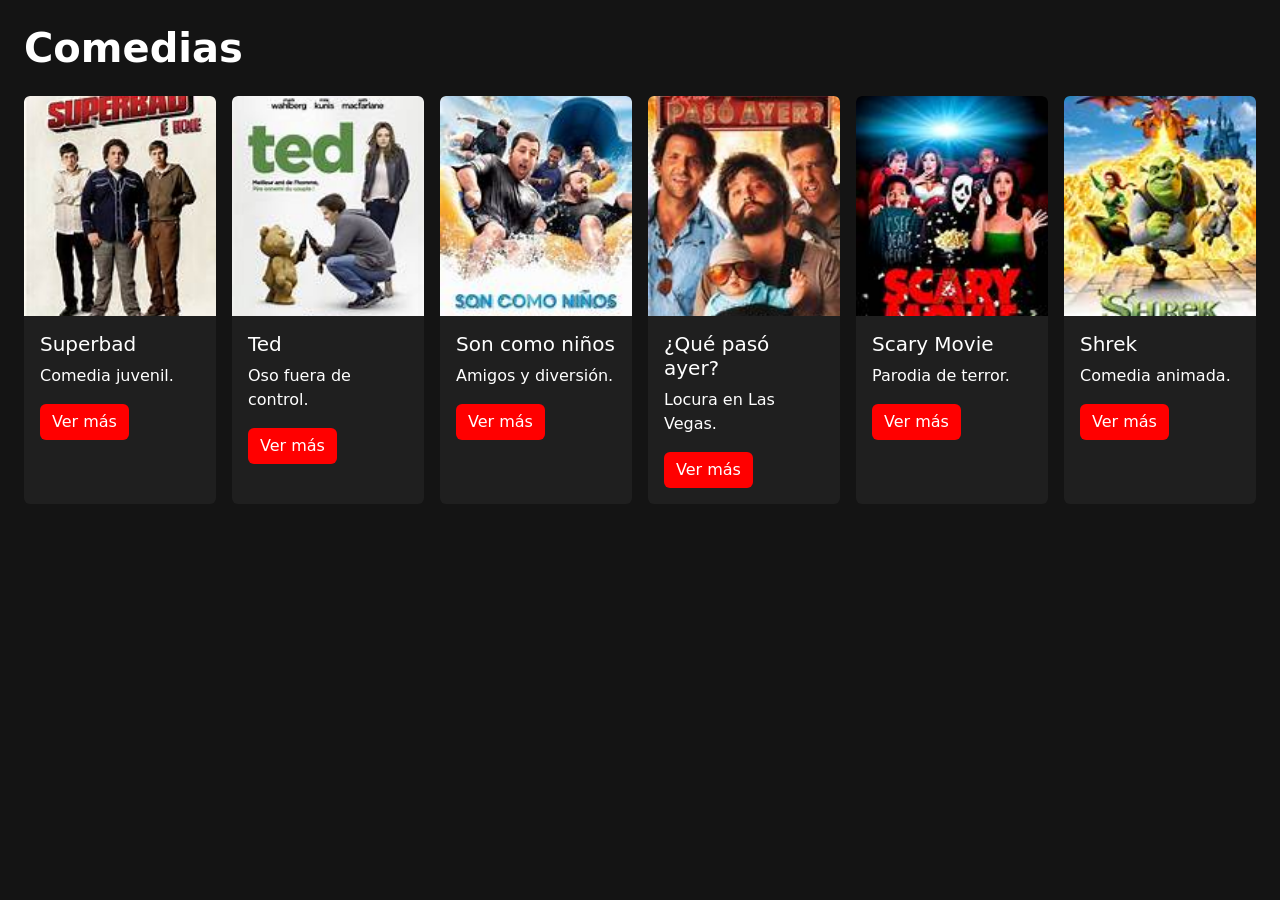
==== index.html @ b164cab9 "Se agregaron las peliculas de comedia" ====
<!DOCTYPE html>
<html lang="es">
<head>
    <meta charset="UTF-8">
    <meta name="viewport" content="width=device-width, initial-scale=1.0">
    <title>Comedias</title>
    <!-- Bootstrap -->
    <link rel="stylesheet" href="https://cdn.jsdelivr.net/npm/bootstrap@5.3.8/dist/css/bootstrap.min.css">
    <link rel="stylesheet" href="styles.css"> <!--?-->
    
</head>

<body>

    <div class="container-fluid px-4 mt-4">

        <h1 class="text-white mb-4">Comedias</h1>

        <div class="row g-3">

            <div class="col-6 col-md-4 col-lg-3 col-xl-2">
                <div class="card h-100">
                    <img src="superBad.jpeg" class="card-img-top" alt="">
                    <div class="card-body">
                        <h5 class="card-title">Superbad</h5>
                        <p class="card-text">Comedia juvenil.</p>
                        <a href="#" class="btn btn-primary">Ver más</a>
                    </div>
                </div>
            </div>

            <div class="col-6 col-md-4 col-lg-3 col-xl-2">
                <div class="card h-100">
                    <img src="OIP.jpeg" class="card-img-top" alt="">
                    <div class="card-body">
                        <h5 class="card-title">Ted</h5>
                        <p class="card-text">Oso fuera de control.</p>
                        <a href="#" class="btn btn-primary">Ver más</a>
                    </div>
                </div>
            </div>

            <div class="col-6 col-md-4 col-lg-3 col-xl-2">
                <div class="card h-100">
                    <img src="son_como_niños.jpeg" class="card-img-top" alt="">
                    <div class="card-body">
                        <h5 class="card-title">Son como niños</h5>
                        <p class="card-text">Amigos y diversión.</p>
                        <a href="#" class="btn btn-primary">Ver más</a>
                    </div>
                </div>
            </div>

            <div class="col-6 col-md-4 col-lg-3 col-xl-2">
                <div class="card h-100">
                    <img src="que_paso_ayer.jpeg" class="card-img-top" alt="">
                    <div class="card-body">
                        <h5 class="card-title">¿Qué pasó ayer?</h5>
                        <p class="card-text">Locura en Las Vegas.</p>
                        <a href="#" class="btn btn-primary">Ver más</a>
                    </div>
                </div>
            </div>

            <div class="col-6 col-md-4 col-lg-3 col-xl-2">
                <div class="card h-100">
                    <img src="scary_movie.jpeg" class="card-img-top" alt="">
                    <div class="card-body">
                        <h5 class="card-title">Scary Movie</h5>
                        <p class="card-text">Parodia de terror.</p>
                        <a href="#" class="btn btn-primary">Ver más</a>
                    </div>
                </div>
            </div>

            <div class="col-6 col-md-4 col-lg-3 col-xl-2">
                <div class="card h-100">
                    <img src="shrek.jpeg" class="card-img-top" alt="">
                    <div class="card-body">
                        <h5 class="card-title">Shrek</h5>
                        <p class="card-text">Comedia animada.</p>
                        <a href="#" class="btn btn-primary">Ver más</a>
                    </div>
                </div>
            </div>

        </div>

    </div>

</body>
</html>
---- styles.css ----
/* Fondo general */
body{
    background-color: #141414;
}

/* Tarjeta */
.card{
    background-color: #1f1f1f;
    border: none;
    color: white;

    transition: transform 0.3s,
                box-shadow 0.3s;

    cursor: pointer;
    overflow: hidden;
}

/* Hover tipo Netflix */
.card:hover{
    transform: scale(1.05);

    box-shadow: 0px 10px 25px rgba(0,0,0,0.8);

    z-index: 10;
}

/* Imagen */
.card img{
    height: 220px;
    object-fit: cover;
}

/* Boton */
.btn-primary{
    background-color: red;
    border: none;
}

/* Hover del botón */
.btn-primary:hover{
    background-color: darkred;
}

/* Titulo */
h1{
    font-weight: bold;
}
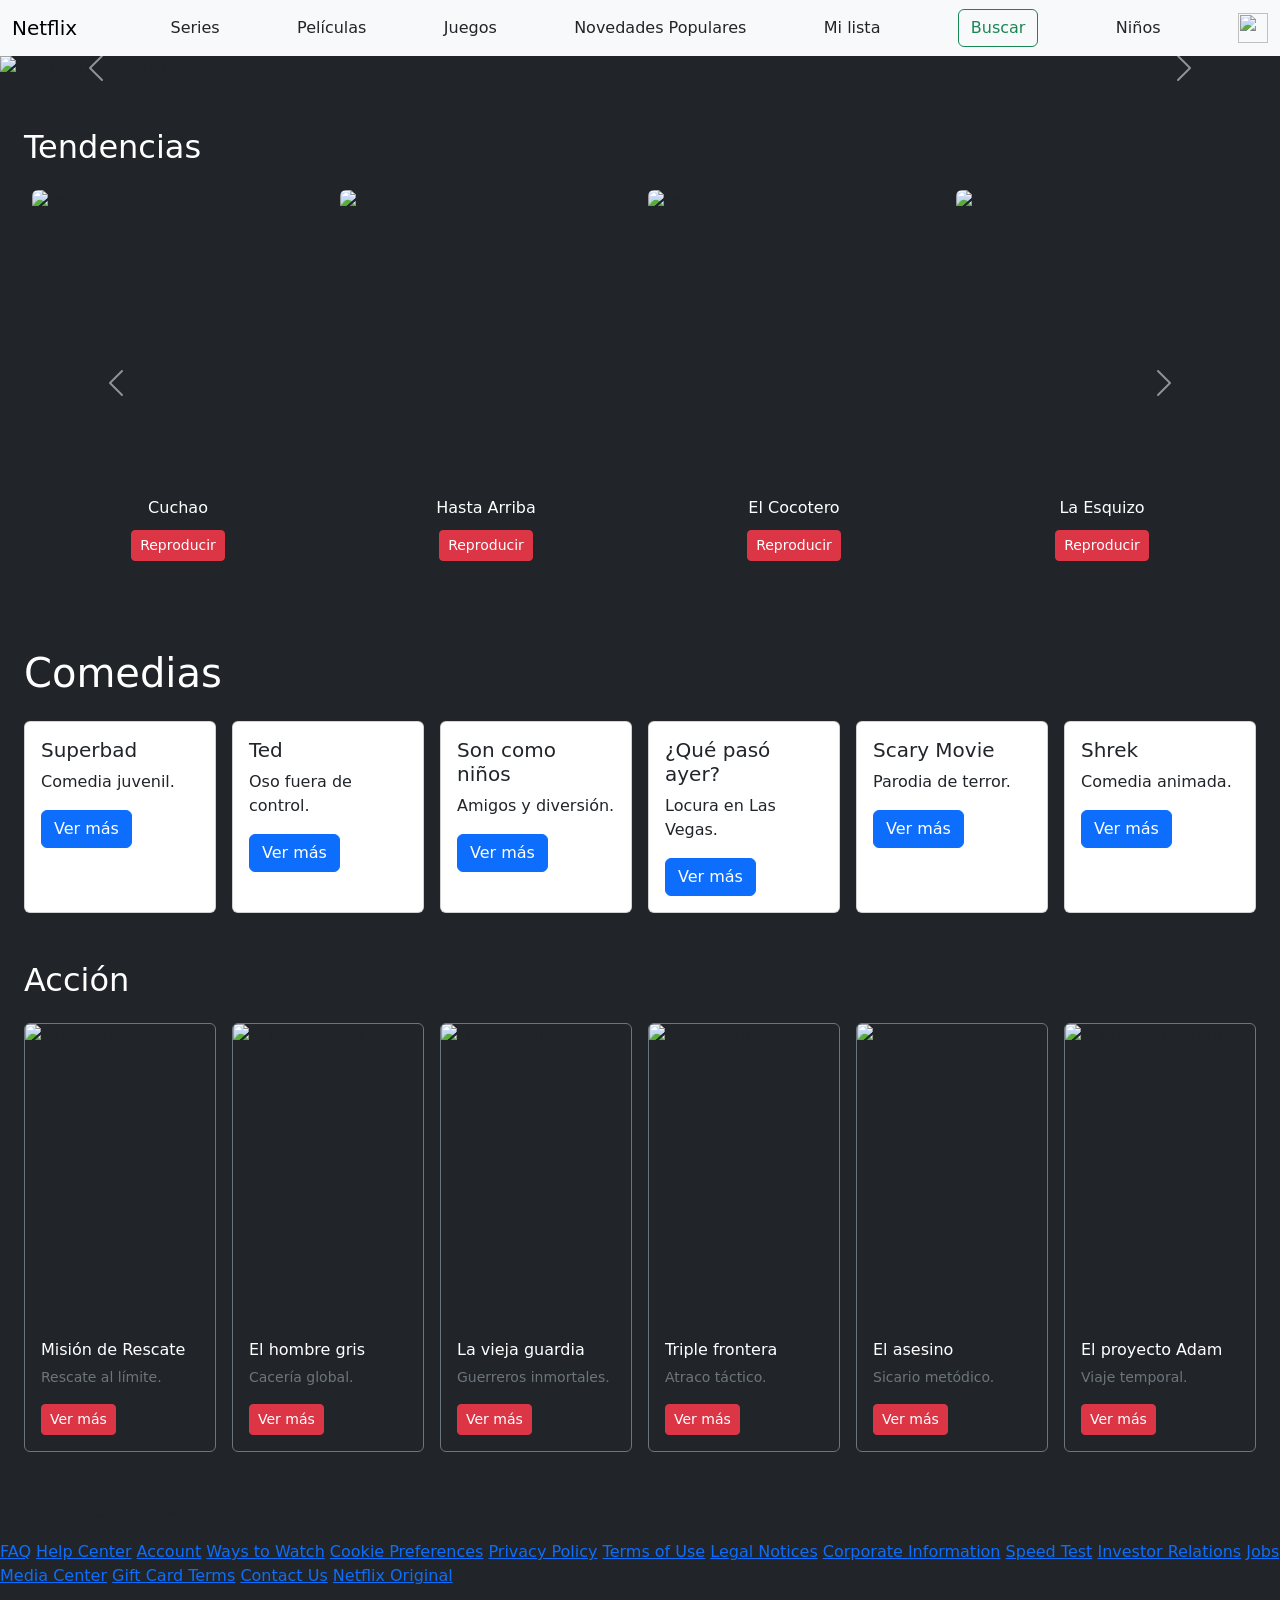
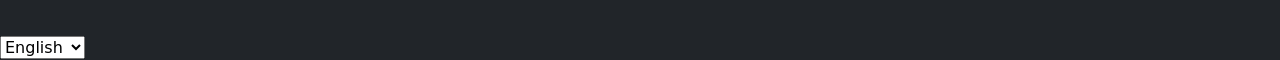
==== commit 43d3fb52: "Añadido Cards 3 acción" ====
--- a/index.html
+++ b/index.html
@@ -1,18 +1,188 @@
 <!DOCTYPE html>
-<html lang="es">
-<head>
+<html lang="en">
+<head>   
     <meta charset="UTF-8">
     <meta name="viewport" content="width=device-width, initial-scale=1.0">
-    <title>Comedias</title>
-    <!-- Bootstrap -->
-    <link rel="stylesheet" href="https://cdn.jsdelivr.net/npm/bootstrap@5.3.8/dist/css/bootstrap.min.css">
-    <link rel="stylesheet" href="styles.css"> <!--?-->
-    
+    <title>Document</title>
+    <link rel="stylesheet" href="styles_index.css">
+    <link rel="stylesheet" href="brunoStyles.css">
+    <link rel="stylesheet" href="styles_miguel.css">
+    <link href="https://cdn.jsdelivr.net/npm/bootstrap@5.3.3/dist/css/bootstrap.min.css" rel="stylesheet">
+    <link rel="stylesheet" href="footer.css">
 </head>
-
 <body>
-
-    <div class="container-fluid px-4 mt-4">
+    <!--! Navbar-->
+    <nav class="navbar bg-body-tertiary">
+  <div class="container-fluid">
+    <a class="navbar-brand">Netflix</a>
+ <a class="nav-link" href="#">Series</a>
+  <a class="nav-link" href="#">Películas</a>
+  <a class="nav-link" href="#">Juegos</a>
+   <a class="nav-link" href="#">Novedades Populares</a>
+    <a class="nav-link" href="#">Mi lista</a>
+    <form class="d-flex" role="search">
+      <button class="btn btn-outline-success" type="submit">Buscar</button>
+    </form>
+    <a class="nav-link" href="#">Niños</a>
+     <img src="https://wallpapers.com/images/high/netflix-profile-pictures-1000-x-1000-dyrp6bw6adbulg5b.webp" alt="" width="30" height="30">
+  </div>
+</nav>
+
+    <!--? Sección principal-->
+    <div id="carouselExampleAutoplaying" class="carousel slide" data-bs-ride="carousel">
+    <div class="carousel-inner">
+        <div class="carousel-item active">
+        <img src="imagesCarrousel/alice.jpg" class="d-block w-100" alt="Alice in Borderland">
+        <div class="carousel-caption">
+            <h5>Alice in Borderland</h5>
+            <p>Serie japonesa de suspenso y supervivencia.</p>
+        </div>
+        </div>
+        <div class="carousel-item">
+        <img src="imagesCarrousel/arcane.jpg" class="d-block w-100" alt="Arcane">
+        <div class="carousel-caption">
+            <h5>Arcane</h5>
+            <p>Serie animada basada en League of Legends.</p>
+        </div>
+        </div>
+        <div class="carousel-item">
+        <img src="imagesCarrousel/dark.jpg" class="d-block w-100" alt="Dark">
+        <div class="carousel-caption">
+            <h5>Dark</h5>
+            <p>Serie alemana sobre viajes en el tiempo.</p>
+        </div>
+        </div>
+        <div class="carousel-item">
+        <img src="imagesCarrousel/kpopdemon.jpg" class="d-block w-100" alt="K-Pop Demon Hunters">
+        <div class="carousel-caption">
+            <h5>K-Pop Demon Hunters</h5>
+            <p>Película animada basada en la cultura coreana.</p>
+        </div>
+        </div>
+        <div class="carousel-item">
+        <img src="imagesCarrousel/strangerthings.jpg" class="d-block w-100" alt="Stranger Things">
+        <div class="carousel-caption">
+            <h5>Stranger Things</h5>
+            <p>Serie de eventos sobrenaturales en los 80's.</p>
+        </div>
+        </div>
+    </div>
+    <button class="carousel-control-prev" type="button" data-bs-target="#carouselExampleAutoplaying" data-bs-slide="prev">
+        <span class="carousel-control-prev-icon" aria-hidden="true"></span>
+        <span class="visually-hidden">Previous</span>
+    </button>
+    <button class="carousel-control-next" type="button" data-bs-target="#carouselExampleAutoplaying" data-bs-slide="next">
+        <span class="carousel-control-next-icon" aria-hidden="true"></span>
+        <span class="visually-hidden">Next</span>
+    </button>
+    </div>
+    <!--? Cards 1-->
+<body class="bg-dark">
+
+    <div class="container-fluid px-4 py-5">
+        <h2 class="text-white mb-4">Tendencias</h2>
+
+        <div id="carouselBruno" class="carousel slide" data-bs-ride="false">
+            <div class="carousel-inner">
+                
+                <div class="carousel-item active">
+                    <div class="d-flex fila-scroll">
+                        <div class="col-6 col-md-4 col-lg-3 px-2">
+                            <div class="card bg-transparent border-0 card-netflix">
+                                <img src="imagenes de cards/cuchao.jfif" class="card-img-top rounded" alt="Poster" style="height: 300px; object-fit: cover;">
+                                <div class="card-body px-0 pt-2 text-white text-center">
+                                    <h5 class="fs-6">Cuchao</h5>
+                                    <a href="#" class="btn btn-sm btn-danger mt-1">Reproducir</a>
+                                </div>
+                            </div>
+                        </div>
+                        <div class="col-6 col-md-4 col-lg-3 px-2">
+                            <div class="card bg-transparent border-0 card-netflix">
+                                <img src="imagenes de cards/hasta arriba.jfif" class="card-img-top rounded" alt="Poster" style="height: 300px; object-fit: cover;">
+                                <div class="card-body px-0 pt-2 text-white text-center">
+                                    <h5 class="fs-6">Hasta Arriba</h5>
+                                    <a href="#" class="btn btn-sm btn-danger mt-1">Reproducir</a>
+                                </div>
+                            </div>
+                        </div>
+                        <div class="col-6 col-md-4 col-lg-3 px-2">
+                            <div class="card bg-transparent border-0 card-netflix">
+                                <img src="imagenes de cards/El cocotero.jfif" class="card-img-top rounded" alt="Poster" style="height: 300px; object-fit: cover;">
+                                <div class="card-body px-0 pt-2 text-white text-center">
+                                    <h5 class="fs-6">El Cocotero</h5>
+                                    <a href="#" class="btn btn-sm btn-danger mt-1">Reproducir</a>
+                                </div>
+                            </div>
+                        </div>
+                        <div class="col-6 col-md-4 col-lg-3 px-2">
+                            <div class="card bg-transparent border-0 card-netflix">
+                                <img src="imagenes de cards/La esquizo.jfif" class="card-img-top rounded" alt="Poster" style="height: 300px; object-fit: cover;">
+                                <div class="card-body px-0 pt-2 text-white text-center">
+                                    <h5 class="fs-6">La Esquizo</h5>
+                                    <a href="#" class="btn btn-sm btn-danger mt-1">Reproducir</a>
+                                </div>
+                            </div>
+                        </div>
+                    </div>
+                </div>
+
+                <div class="carousel-item">
+                    <div class="d-flex fila-scroll">
+                        <div class="col-6 col-md-4 col-lg-3 px-2">
+                            <div class="card bg-transparent border-0 card-netflix">
+                                <img src="imagenes de cards/maincra.jfif" class="card-img-top rounded" alt="Poster" style="height: 300px; object-fit: cover;">
+                                <div class="card-body px-0 pt-2 text-white text-center">
+                                    <h5 class="fs-6">Maincra</h5>
+                                    <a href="#" class="btn btn-sm btn-danger mt-1">Reproducir</a>
+                                </div>
+                            </div>
+                        </div>
+                        <div class="col-6 col-md-4 col-lg-3 px-2">
+                            <div class="card bg-transparent border-0 card-netflix">
+                                <img src="imagenes de cards/mejor afuera que adentro.jfif" class="card-img-top rounded" alt="Poster" style="height: 300px; object-fit: cover;">
+                                <div class="card-body px-0 pt-2 text-white text-center">
+                                    <h5 class="fs-6">Mejor Afuera que Adentro</h5>
+                                    <a href="#" class="btn btn-sm btn-danger mt-1">Reproducir</a>
+                                </div>
+                            </div>
+                        </div>
+                        <div class="col-6 col-md-4 col-lg-3 px-2">
+                            <div class="card bg-transparent border-0 card-netflix">
+                                <img src="imagenes de cards/no es ang.jfif" class="card-img-top rounded" alt="Poster" style="height: 300px; object-fit: cover;">
+                                <div class="card-body px-0 pt-2 text-white text-center">
+                                    <h5 class="fs-6">No es Ang</h5>
+                                    <a href="#" class="btn btn-sm btn-danger mt-1">Reproducir</a>
+                                </div>
+                            </div>
+                        </div>
+                        <div class="col-6 col-md-4 col-lg-3 px-2">
+                            <div class="card bg-transparent border-0 card-netflix">
+                                <img src="imagenes de cards/me deslindo de la responsabilidad.jfif" class="card-img-top rounded" alt="Poster" style="height: 300px; object-fit: cover;">
+                                <div class="card-body px-0 pt-2 text-white text-center">
+                                    <h5 class="fs-6">Me deslindo de la responsabilidad</h5>
+                                    <a href="#" class="btn btn-sm btn-danger mt-1">Reproducir</a>
+                                </div>
+                            </div>
+                        </div>
+                    </div>
+                </div>
+
+            </div>
+
+            <button class="carousel-control-prev" type="button" data-bs-target="#carouselBruno" data-bs-slide="prev">
+                <span class="carousel-control-prev-icon" aria-hidden="true"></span>
+                <span class="visually-hidden">Anterior</span>
+            </button>
+            <button class="carousel-control-next" type="button" data-bs-target="#carouselBruno" data-bs-slide="next">
+                <span class="carousel-control-next-icon" aria-hidden="true"></span>
+                <span class="visually-hidden">Siguiente</span>
+            </button>
+        </div>
+    </div>
+
+
+    <!--? Cards 2-->
+   <div class="container-fluid px-4 mt-4">
 
         <h1 class="text-white mb-4">Comedias</h1>
 
@@ -20,7 +190,7 @@
 
             <div class="col-6 col-md-4 col-lg-3 col-xl-2">
                 <div class="card h-100">
-                    <img src="superBad.jpeg" class="card-img-top" alt="">
+                    <img src="imagenes_card2/superBad.jpeg" class="card-img-top" alt="">
                     <div class="card-body">
                         <h5 class="card-title">Superbad</h5>
                         <p class="card-text">Comedia juvenil.</p>
@@ -31,7 +201,7 @@
 
             <div class="col-6 col-md-4 col-lg-3 col-xl-2">
                 <div class="card h-100">
-                    <img src="OIP.jpeg" class="card-img-top" alt="">
+                    <img src="imagenes_card2/OIP.jpeg" class="card-img-top" alt="">
                     <div class="card-body">
                         <h5 class="card-title">Ted</h5>
                         <p class="card-text">Oso fuera de control.</p>
@@ -42,7 +212,7 @@
 
             <div class="col-6 col-md-4 col-lg-3 col-xl-2">
                 <div class="card h-100">
-                    <img src="son_como_niños.jpeg" class="card-img-top" alt="">
+                    <img src="imagenes_card2/son_como_niños.jpeg" class="card-img-top" alt="">
                     <div class="card-body">
                         <h5 class="card-title">Son como niños</h5>
                         <p class="card-text">Amigos y diversión.</p>
@@ -53,7 +223,7 @@
 
             <div class="col-6 col-md-4 col-lg-3 col-xl-2">
                 <div class="card h-100">
-                    <img src="que_paso_ayer.jpeg" class="card-img-top" alt="">
+                    <img src="imagenes_card2/que_paso_ayer.jpeg" class="card-img-top" alt="">
                     <div class="card-body">
                         <h5 class="card-title">¿Qué pasó ayer?</h5>
                         <p class="card-text">Locura en Las Vegas.</p>
@@ -64,7 +234,7 @@
 
             <div class="col-6 col-md-4 col-lg-3 col-xl-2">
                 <div class="card h-100">
-                    <img src="scary_movie.jpeg" class="card-img-top" alt="">
+                    <img src="imagenes_card2/scary_movie.jpeg" class="card-img-top" alt="">
                     <div class="card-body">
                         <h5 class="card-title">Scary Movie</h5>
                         <p class="card-text">Parodia de terror.</p>
@@ -75,7 +245,7 @@
 
             <div class="col-6 col-md-4 col-lg-3 col-xl-2">
                 <div class="card h-100">
-                    <img src="shrek.jpeg" class="card-img-top" alt="">
+                    <img src="imagenes_card2/shrek.jpeg" class="card-img-top" alt="">
                     <div class="card-body">
                         <h5 class="card-title">Shrek</h5>
                         <p class="card-text">Comedia animada.</p>
@@ -88,5 +258,131 @@
 
     </div>
 
+
+
+
+    <!--? Cards 3-->
+    <div class="container-fluid px-4 mt-5">
+        <h2 class="text-white mb-4">Acción</h2>
+        
+        <div class="row g-3">
+            
+            <div class="col-6 col-md-4 col-lg-3 col-xl-2">
+                <div class="card h-100 bg-dark border-secondary">
+                    <img src="imagenes_card3/mision_de_rescate_2" class="card-img-top" alt="Misión de Rescate" style="height: 300px; object-fit: cover;">
+                    <div class="card-body d-flex flex-column text-white">
+                        <h5 class="card-title fs-6">Misión de Rescate</h5>
+                        <p class="card-text small text-secondary mb-3">Rescate al límite.</p>
+                        <a href="#" class="btn btn-danger btn-sm mt-auto align-self-start">Ver más</a>
+                    </div>
+                </div>
+            </div>
+
+            <div class="col-6 col-md-4 col-lg-3 col-xl-2">
+                <div class="card h-100 bg-dark border-secondary">
+                    <img src="imagenes_card3/el_hombre_gris" class="card-img-top" alt="El hombre gris" style="height: 300px; object-fit: cover;">
+                    <div class="card-body d-flex flex-column text-white">
+                        <h5 class="card-title fs-6">El hombre gris</h5>
+                        <p class="card-text small text-secondary mb-3">Cacería global.</p>
+                        <a href="#" class="btn btn-danger btn-sm mt-auto align-self-start">Ver más</a>
+                    </div>
+                </div>
+            </div>
+
+            <div class="col-6 col-md-4 col-lg-3 col-xl-2">
+                <div class="card h-100 bg-dark border-secondary">
+                    <img src="imagenes_card3/la_vieja_guardia.jpg" class="card-img-top" alt="La vieja guardia" style="height: 300px; object-fit: cover;">
+                    <div class="card-body d-flex flex-column text-white">
+                        <h5 class="card-title fs-6">La vieja guardia</h5>
+                        <p class="card-text small text-secondary mb-3">Guerreros inmortales.</p>
+                        <a href="#" class="btn btn-danger btn-sm mt-auto align-self-start">Ver más</a>
+                    </div>
+                </div>
+            </div>
+
+            <div class="col-6 col-md-4 col-lg-3 col-xl-2">
+                <div class="card h-100 bg-dark border-secondary">
+                    <img src="imagenes_card3/triple_frontera.jfif" class="card-img-top" alt="Triple frontera" style="height: 300px; object-fit: cover;">
+                    <div class="card-body d-flex flex-column text-white">
+                        <h5 class="card-title fs-6">Triple frontera</h5>
+                        <p class="card-text small text-secondary mb-3">Atraco táctico.</p>
+                        <a href="#" class="btn btn-danger btn-sm mt-auto align-self-start">Ver más</a>
+                    </div>
+                </div>
+            </div>
+
+            <div class="col-6 col-md-4 col-lg-3 col-xl-2">
+                <div class="card h-100 bg-dark border-secondary">
+                    <img src="imagenes_card3/el_asesino.jpg" class="card-img-top" alt="El asesino" style="height: 300px; object-fit: cover;">
+                    <div class="card-body d-flex flex-column text-white">
+                        <h5 class="card-title fs-6">El asesino</h5>
+                        <p class="card-text small text-secondary mb-3">Sicario metódico.</p>
+                        <a href="#" class="btn btn-danger btn-sm mt-auto align-self-start">Ver más</a>
+                    </div>
+                </div>
+            </div>
+
+            <div class="col-6 col-md-4 col-lg-3 col-xl-2">
+                <div class="card h-100 bg-dark border-secondary">
+                    <img src="imagenes_card3/el_proyecto_adam.jpg" class="card-img-top" alt="El proyecto Adam" style="height: 300px; object-fit: cover;">
+                    <div class="card-body d-flex flex-column text-white">
+                        <h5 class="card-title fs-6">El proyecto Adam</h5>
+                        <p class="card-text small text-secondary mb-3">Viaje temporal.</p>
+                        <a href="#" class="btn btn-danger btn-sm mt-auto align-self-start">Ver más</a>
+                    </div>
+                </div>
+            </div>
+
+        </div>
+    </div>
+
+
+
+    <!--? Footer-->
+        <br>
+        <br>
+    
+<footer class="footer">
+
+    <div class="line"></div>
+    <p>Questions? Call 1-8-44-505-2993</p>
+
+    <div class="footer-grid">
+
+        <a href="">FAQ</a>
+        <a href="">Help Center</a>
+        <a href="">Account</a>
+        <a href="">Ways to Watch</a>
+        <a href="">Cookie Preferences</a>
+        <a href="">Privacy Policy</a>
+        <a href="">Terms of Use</a>
+        <a href="">Legal Notices</a>
+        <a href="">Corporate Information</a>
+        <a href="">Speed Test</a>
+        <a href="">Investor Relations</a>
+        <a href="">Jobs</a>
+        <a href="">Media Center</a>
+        <a href="">Gift Card Terms</a>
+        <a href="">Contact Us</a>
+        <a href="">Netflix Original</a>
+
+    </div>
+<br>
+<br>
+    <div class="language">
+        <select>
+            <option>English</option>
+            <option>Español</option>
+        </select>
+    </div>
+
+
+</footer>
+
+
+
+
+
+    <script src="https://cdn.jsdelivr.net/npm/bootstrap@5.3.3/dist/js/bootstrap.bundle.min.js"></script>
 </body>
-</html>+</html>
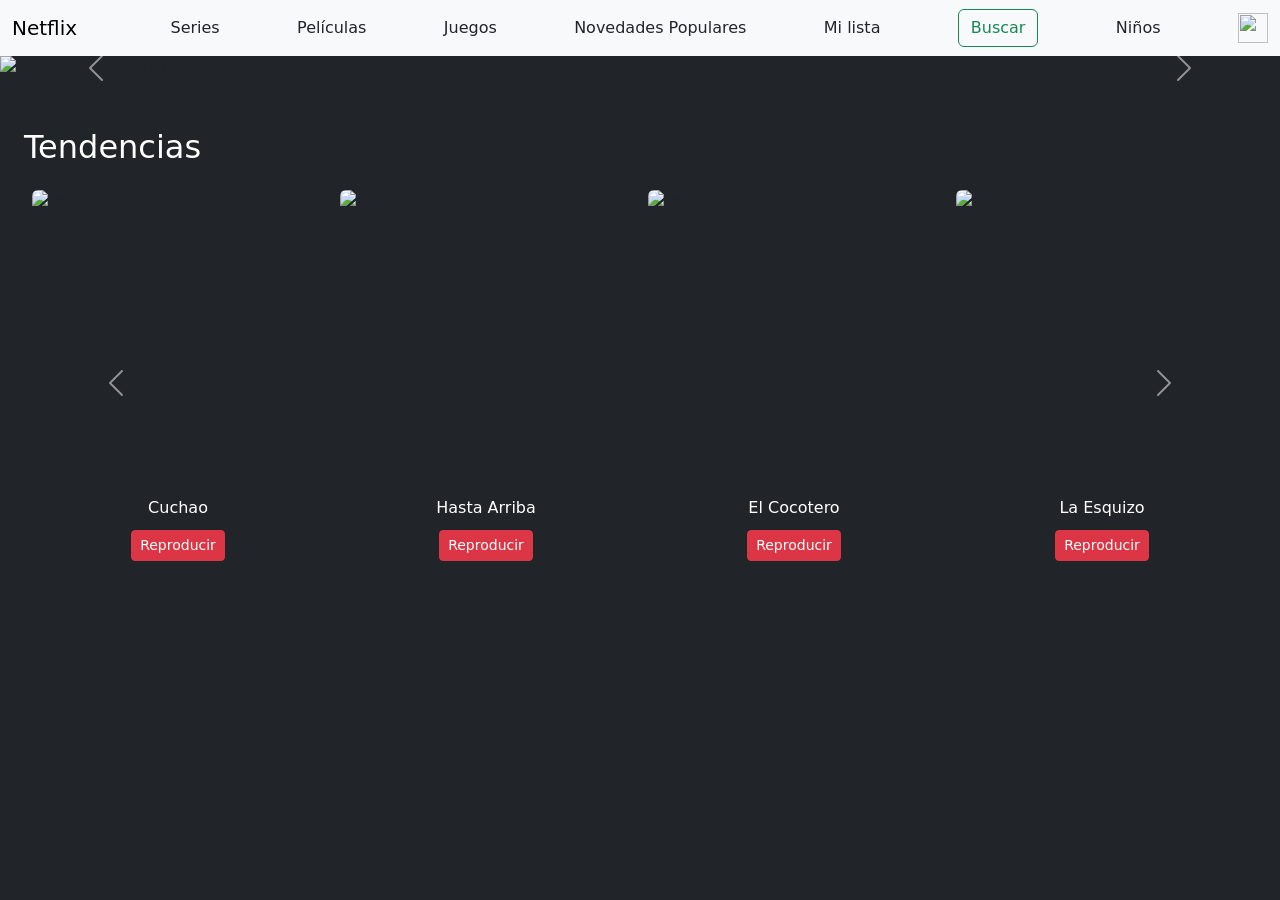
==== commit 7e6fcf2c: "Guardo mis cambios en index.html antes del pull" ====
--- a/index.html
+++ b/index.html
@@ -1,18 +1,16 @@
 <!DOCTYPE html>
 <html lang="en">
-<head>   
+<head>
     <meta charset="UTF-8">
     <meta name="viewport" content="width=device-width, initial-scale=1.0">
     <title>Document</title>
     <link rel="stylesheet" href="styles_index.css">
     <link rel="stylesheet" href="brunoStyles.css">
-    <link rel="stylesheet" href="styles_miguel.css">
     <link href="https://cdn.jsdelivr.net/npm/bootstrap@5.3.3/dist/css/bootstrap.min.css" rel="stylesheet">
-    <link rel="stylesheet" href="footer.css">
 </head>
 <body>
     <!--! Navbar-->
-    <nav class="navbar bg-body-tertiary">
+<nav class="navbar bg-body-tertiary">
   <div class="container-fluid">
     <a class="navbar-brand">Netflix</a>
  <a class="nav-link" href="#">Series</a>
@@ -182,202 +180,16 @@
 
 
     <!--? Cards 2-->
-   <div class="container-fluid px-4 mt-4">
-
-        <h1 class="text-white mb-4">Comedias</h1>
-
-        <div class="row g-3">
-
-            <div class="col-6 col-md-4 col-lg-3 col-xl-2">
-                <div class="card h-100">
-                    <img src="imagenes_card2/superBad.jpeg" class="card-img-top" alt="">
-                    <div class="card-body">
-                        <h5 class="card-title">Superbad</h5>
-                        <p class="card-text">Comedia juvenil.</p>
-                        <a href="#" class="btn btn-primary">Ver más</a>
-                    </div>
-                </div>
-            </div>
-
-            <div class="col-6 col-md-4 col-lg-3 col-xl-2">
-                <div class="card h-100">
-                    <img src="imagenes_card2/OIP.jpeg" class="card-img-top" alt="">
-                    <div class="card-body">
-                        <h5 class="card-title">Ted</h5>
-                        <p class="card-text">Oso fuera de control.</p>
-                        <a href="#" class="btn btn-primary">Ver más</a>
-                    </div>
-                </div>
-            </div>
-
-            <div class="col-6 col-md-4 col-lg-3 col-xl-2">
-                <div class="card h-100">
-                    <img src="imagenes_card2/son_como_niños.jpeg" class="card-img-top" alt="">
-                    <div class="card-body">
-                        <h5 class="card-title">Son como niños</h5>
-                        <p class="card-text">Amigos y diversión.</p>
-                        <a href="#" class="btn btn-primary">Ver más</a>
-                    </div>
-                </div>
-            </div>
-
-            <div class="col-6 col-md-4 col-lg-3 col-xl-2">
-                <div class="card h-100">
-                    <img src="imagenes_card2/que_paso_ayer.jpeg" class="card-img-top" alt="">
-                    <div class="card-body">
-                        <h5 class="card-title">¿Qué pasó ayer?</h5>
-                        <p class="card-text">Locura en Las Vegas.</p>
-                        <a href="#" class="btn btn-primary">Ver más</a>
-                    </div>
-                </div>
-            </div>
-
-            <div class="col-6 col-md-4 col-lg-3 col-xl-2">
-                <div class="card h-100">
-                    <img src="imagenes_card2/scary_movie.jpeg" class="card-img-top" alt="">
-                    <div class="card-body">
-                        <h5 class="card-title">Scary Movie</h5>
-                        <p class="card-text">Parodia de terror.</p>
-                        <a href="#" class="btn btn-primary">Ver más</a>
-                    </div>
-                </div>
-            </div>
-
-            <div class="col-6 col-md-4 col-lg-3 col-xl-2">
-                <div class="card h-100">
-                    <img src="imagenes_card2/shrek.jpeg" class="card-img-top" alt="">
-                    <div class="card-body">
-                        <h5 class="card-title">Shrek</h5>
-                        <p class="card-text">Comedia animada.</p>
-                        <a href="#" class="btn btn-primary">Ver más</a>
-                    </div>
-                </div>
-            </div>
-
-        </div>
-
-    </div>
-
 
 
 
     <!--? Cards 3-->
-    <div class="container-fluid px-4 mt-5">
-        <h2 class="text-white mb-4">Acción</h2>
-        
-        <div class="row g-3">
-            
-            <div class="col-6 col-md-4 col-lg-3 col-xl-2">
-                <div class="card h-100 bg-dark border-secondary">
-                    <img src="imagenes_card3/mision_de_rescate_2" class="card-img-top" alt="Misión de Rescate" style="height: 300px; object-fit: cover;">
-                    <div class="card-body d-flex flex-column text-white">
-                        <h5 class="card-title fs-6">Misión de Rescate</h5>
-                        <p class="card-text small text-secondary mb-3">Rescate al límite.</p>
-                        <a href="#" class="btn btn-danger btn-sm mt-auto align-self-start">Ver más</a>
-                    </div>
-                </div>
-            </div>
-
-            <div class="col-6 col-md-4 col-lg-3 col-xl-2">
-                <div class="card h-100 bg-dark border-secondary">
-                    <img src="imagenes_card3/el_hombre_gris" class="card-img-top" alt="El hombre gris" style="height: 300px; object-fit: cover;">
-                    <div class="card-body d-flex flex-column text-white">
-                        <h5 class="card-title fs-6">El hombre gris</h5>
-                        <p class="card-text small text-secondary mb-3">Cacería global.</p>
-                        <a href="#" class="btn btn-danger btn-sm mt-auto align-self-start">Ver más</a>
-                    </div>
-                </div>
-            </div>
-
-            <div class="col-6 col-md-4 col-lg-3 col-xl-2">
-                <div class="card h-100 bg-dark border-secondary">
-                    <img src="imagenes_card3/la_vieja_guardia.jpg" class="card-img-top" alt="La vieja guardia" style="height: 300px; object-fit: cover;">
-                    <div class="card-body d-flex flex-column text-white">
-                        <h5 class="card-title fs-6">La vieja guardia</h5>
-                        <p class="card-text small text-secondary mb-3">Guerreros inmortales.</p>
-                        <a href="#" class="btn btn-danger btn-sm mt-auto align-self-start">Ver más</a>
-                    </div>
-                </div>
-            </div>
-
-            <div class="col-6 col-md-4 col-lg-3 col-xl-2">
-                <div class="card h-100 bg-dark border-secondary">
-                    <img src="imagenes_card3/triple_frontera.jfif" class="card-img-top" alt="Triple frontera" style="height: 300px; object-fit: cover;">
-                    <div class="card-body d-flex flex-column text-white">
-                        <h5 class="card-title fs-6">Triple frontera</h5>
-                        <p class="card-text small text-secondary mb-3">Atraco táctico.</p>
-                        <a href="#" class="btn btn-danger btn-sm mt-auto align-self-start">Ver más</a>
-                    </div>
-                </div>
-            </div>
-
-            <div class="col-6 col-md-4 col-lg-3 col-xl-2">
-                <div class="card h-100 bg-dark border-secondary">
-                    <img src="imagenes_card3/el_asesino.jpg" class="card-img-top" alt="El asesino" style="height: 300px; object-fit: cover;">
-                    <div class="card-body d-flex flex-column text-white">
-                        <h5 class="card-title fs-6">El asesino</h5>
-                        <p class="card-text small text-secondary mb-3">Sicario metódico.</p>
-                        <a href="#" class="btn btn-danger btn-sm mt-auto align-self-start">Ver más</a>
-                    </div>
-                </div>
-            </div>
-
-            <div class="col-6 col-md-4 col-lg-3 col-xl-2">
-                <div class="card h-100 bg-dark border-secondary">
-                    <img src="imagenes_card3/el_proyecto_adam.jpg" class="card-img-top" alt="El proyecto Adam" style="height: 300px; object-fit: cover;">
-                    <div class="card-body d-flex flex-column text-white">
-                        <h5 class="card-title fs-6">El proyecto Adam</h5>
-                        <p class="card-text small text-secondary mb-3">Viaje temporal.</p>
-                        <a href="#" class="btn btn-danger btn-sm mt-auto align-self-start">Ver más</a>
-                    </div>
-                </div>
-            </div>
-
-        </div>
-    </div>
 
 
 
     <!--? Footer-->
-        <br>
-        <br>
-    
-<footer class="footer">
-
-    <div class="line"></div>
-    <p>Questions? Call 1-8-44-505-2993</p>
-
-    <div class="footer-grid">
-
-        <a href="">FAQ</a>
-        <a href="">Help Center</a>
-        <a href="">Account</a>
-        <a href="">Ways to Watch</a>
-        <a href="">Cookie Preferences</a>
-        <a href="">Privacy Policy</a>
-        <a href="">Terms of Use</a>
-        <a href="">Legal Notices</a>
-        <a href="">Corporate Information</a>
-        <a href="">Speed Test</a>
-        <a href="">Investor Relations</a>
-        <a href="">Jobs</a>
-        <a href="">Media Center</a>
-        <a href="">Gift Card Terms</a>
-        <a href="">Contact Us</a>
-        <a href="">Netflix Original</a>
-
-    </div>
-<br>
-<br>
-    <div class="language">
-        <select>
-            <option>English</option>
-            <option>Español</option>
-        </select>
-    </div>
-
-
-</footer>
+
+
 
 
 
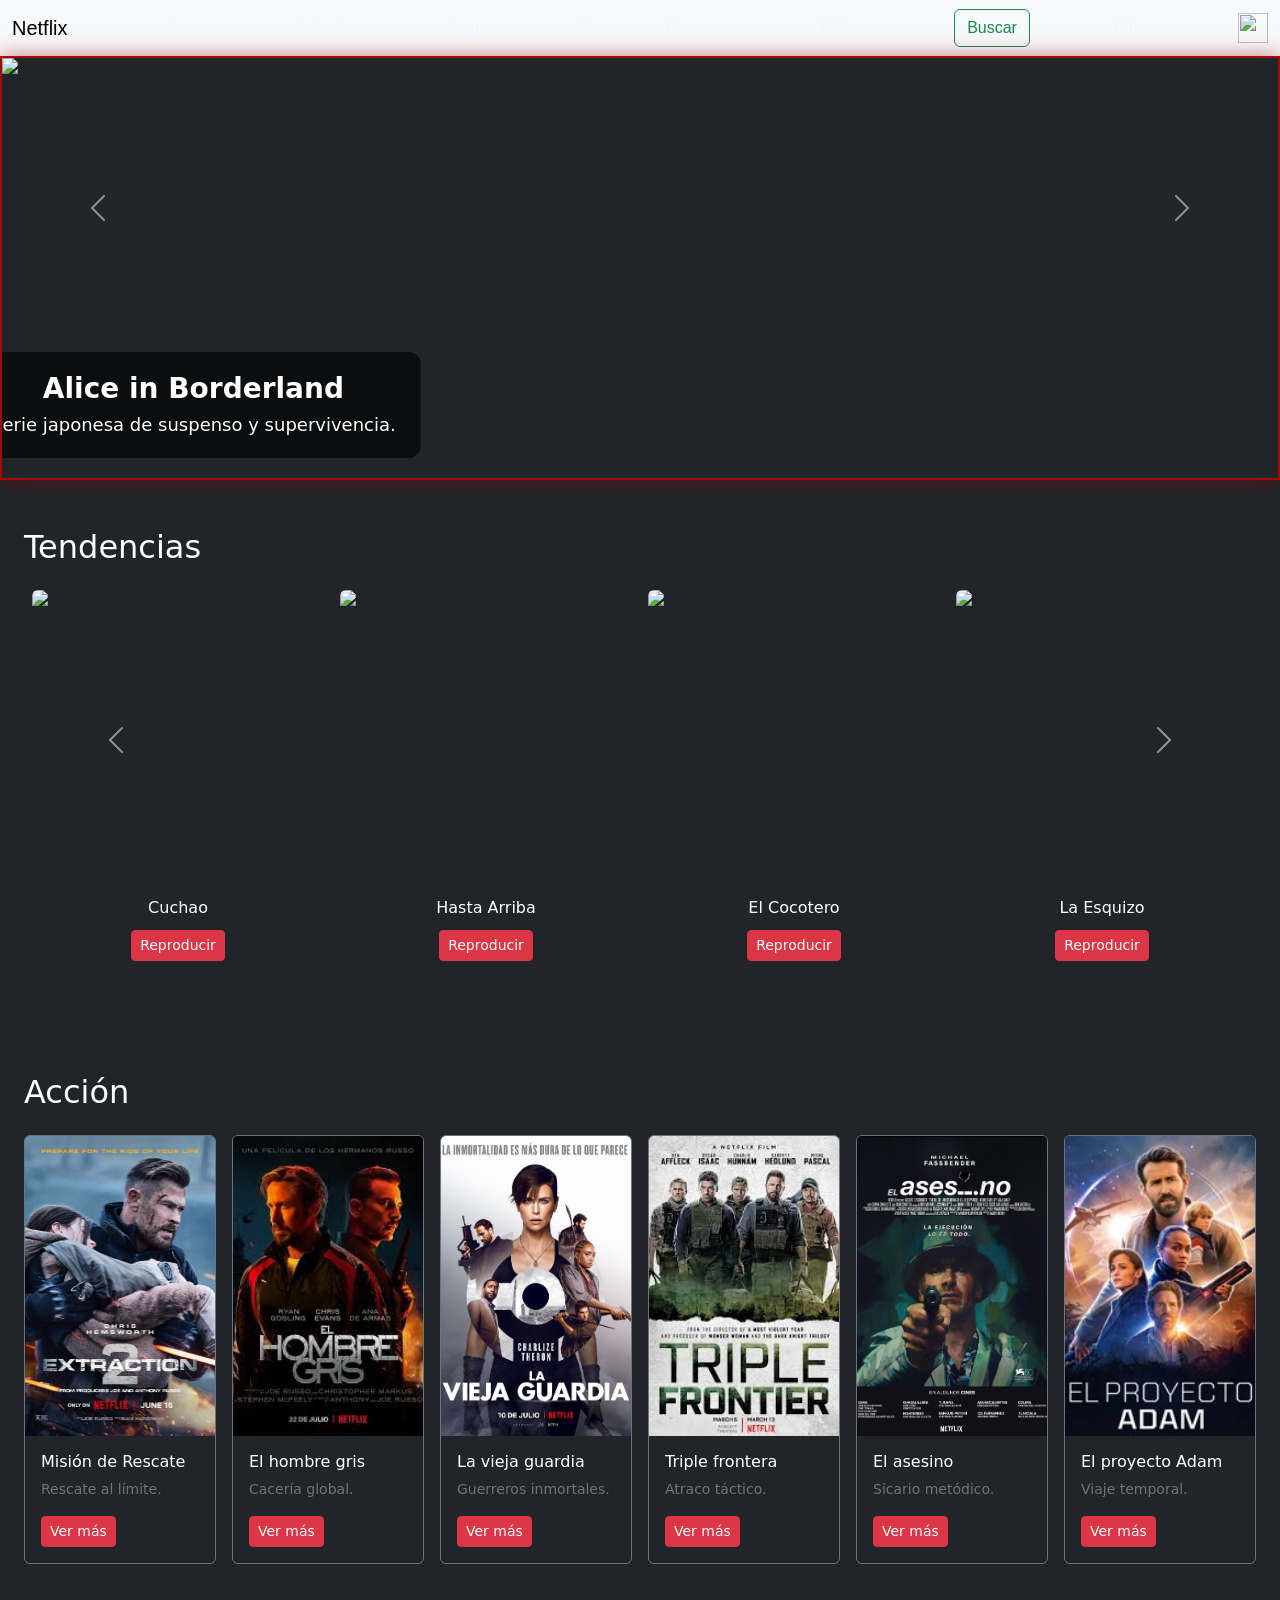
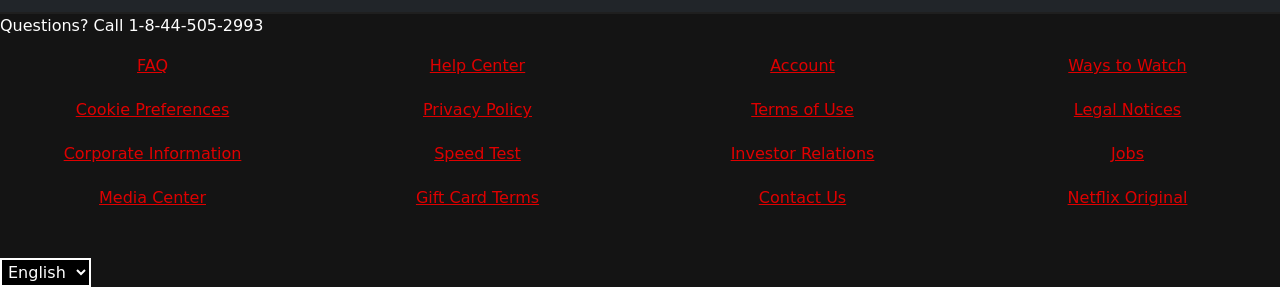
==== commit c487334f: "Merge branch 'main' of https://github.com/mafernandarodrigueztdev-byte/Laboratorio-Clon-Visual into " ====
--- a/index.html
+++ b/index.html
@@ -7,6 +7,7 @@
     <link rel="stylesheet" href="styles_index.css">
     <link rel="stylesheet" href="brunoStyles.css">
     <link href="https://cdn.jsdelivr.net/npm/bootstrap@5.3.3/dist/css/bootstrap.min.css" rel="stylesheet">
+    <link rel="stylesheet" href="footer.css">
 </head>
 <body>
     <!--! Navbar-->
@@ -183,13 +184,123 @@
 
 
 
-    <!--? Cards 3-->
+<!--? Cards 3-->
+<div class="container-fluid px-4 mt-5">
+        <h2 class="text-white mb-4">Acción</h2>
+        
+        <div class="row g-3">
+            
+            <div class="col-6 col-md-4 col-lg-3 col-xl-2">
+                <div class="card h-100 bg-dark border-secondary">
+                    <img src="imagenes_card3/mision_de_rescate_2" class="card-img-top" alt="Misión de Rescate" style="height: 300px; object-fit: cover;">
+                    <div class="card-body d-flex flex-column text-white">
+                        <h5 class="card-title fs-6">Misión de Rescate</h5>
+                        <p class="card-text small text-secondary mb-3">Rescate al límite.</p>
+                        <a href="#" class="btn btn-danger btn-sm mt-auto align-self-start">Ver más</a>
+                    </div>
+                </div>
+            </div>
+
+            <div class="col-6 col-md-4 col-lg-3 col-xl-2">
+                <div class="card h-100 bg-dark border-secondary">
+                    <img src="imagenes_card3/el_hombre_gris" class="card-img-top" alt="El hombre gris" style="height: 300px; object-fit: cover;">
+                    <div class="card-body d-flex flex-column text-white">
+                        <h5 class="card-title fs-6">El hombre gris</h5>
+                        <p class="card-text small text-secondary mb-3">Cacería global.</p>
+                        <a href="#" class="btn btn-danger btn-sm mt-auto align-self-start">Ver más</a>
+                    </div>
+                </div>
+            </div>
+
+            <div class="col-6 col-md-4 col-lg-3 col-xl-2">
+                <div class="card h-100 bg-dark border-secondary">
+                    <img src="imagenes_card3/la_vieja_guardia.jpg" class="card-img-top" alt="La vieja guardia" style="height: 300px; object-fit: cover;">
+                    <div class="card-body d-flex flex-column text-white">
+                        <h5 class="card-title fs-6">La vieja guardia</h5>
+                        <p class="card-text small text-secondary mb-3">Guerreros inmortales.</p>
+                        <a href="#" class="btn btn-danger btn-sm mt-auto align-self-start">Ver más</a>
+                    </div>
+                </div>
+            </div>
+
+            <div class="col-6 col-md-4 col-lg-3 col-xl-2">
+                <div class="card h-100 bg-dark border-secondary">
+                    <img src="imagenes_card3/triple_frontera.jfif" class="card-img-top" alt="Triple frontera" style="height: 300px; object-fit: cover;">
+                    <div class="card-body d-flex flex-column text-white">
+                        <h5 class="card-title fs-6">Triple frontera</h5>
+                        <p class="card-text small text-secondary mb-3">Atraco táctico.</p>
+                        <a href="#" class="btn btn-danger btn-sm mt-auto align-self-start">Ver más</a>
+                    </div>
+                </div>
+            </div>
+
+            <div class="col-6 col-md-4 col-lg-3 col-xl-2">
+                <div class="card h-100 bg-dark border-secondary">
+                    <img src="imagenes_card3/el_asesino.jpg" class="card-img-top" alt="El asesino" style="height: 300px; object-fit: cover;">
+                    <div class="card-body d-flex flex-column text-white">
+                        <h5 class="card-title fs-6">El asesino</h5>
+                        <p class="card-text small text-secondary mb-3">Sicario metódico.</p>
+                        <a href="#" class="btn btn-danger btn-sm mt-auto align-self-start">Ver más</a>
+                    </div>
+                </div>
+            </div>
+
+            <div class="col-6 col-md-4 col-lg-3 col-xl-2">
+                <div class="card h-100 bg-dark border-secondary">
+                    <img src="imagenes_card3/el_proyecto_adam.jpg" class="card-img-top" alt="El proyecto Adam" style="height: 300px; object-fit: cover;">
+                    <div class="card-body d-flex flex-column text-white">
+                        <h5 class="card-title fs-6">El proyecto Adam</h5>
+                        <p class="card-text small text-secondary mb-3">Viaje temporal.</p>
+                        <a href="#" class="btn btn-danger btn-sm mt-auto align-self-start">Ver más</a>
+                    </div>
+                </div>
+            </div>
+
+        </div>
+    </div>
 
 
 
     <!--? Footer-->
-
-
+        <br>
+        <br>
+    
+<footer class="footer">
+
+    <div class="line"></div>
+    <p>Questions? Call 1-8-44-505-2993</p>
+
+    <div class="footer-grid">
+
+        <a href="">FAQ</a>
+        <a href="">Help Center</a>
+        <a href="">Account</a>
+        <a href="">Ways to Watch</a>
+        <a href="">Cookie Preferences</a>
+        <a href="">Privacy Policy</a>
+        <a href="">Terms of Use</a>
+        <a href="">Legal Notices</a>
+        <a href="">Corporate Information</a>
+        <a href="">Speed Test</a>
+        <a href="">Investor Relations</a>
+        <a href="">Jobs</a>
+        <a href="">Media Center</a>
+        <a href="">Gift Card Terms</a>
+        <a href="">Contact Us</a>
+        <a href="">Netflix Original</a>
+
+    </div>
+<br>
+<br>
+    <div class="language">
+        <select>
+            <option>English</option>
+            <option>Español</option>
+        </select>
+    </div>
+
+
+</footer>
 
 
 
--- a/styles_index.css
+++ b/styles_index.css
@@ -0,0 +1,185 @@
+/** navbar*/
+
+.navbar{
+    background-color: black  !important;
+    font-family: Arial, Helvetica, sans-serif;
+    color: aliceblue;
+}
+.btn{
+    
+    border-color:#c30606;
+    color: aliceblue;
+    background-color: #c30606;
+}
+.navbar-brand{
+    color: #c30606;
+    font-family: 'Franklin Gothic Medium', 'Arial Narrow', Arial, sans-serif;
+}
+
+/* ? Carrusel */
+#carouselExampleAutoplaying {
+  border: 2px solid #a30b0b;
+  overflow: hidden;
+  box-shadow: 0 0 20px rgba(148, 4, 4, 0.5);
+}
+
+/* Cajita del texto */
+.carousel-caption {
+  position: absolute;
+  left: 50%;
+  right: auto;
+  bottom: 30px;
+  transform: translateX(-50%);
+
+  background-color: rgba(0, 0, 0, 0.65);
+  border-radius: 12px;
+  padding: 15px 25px;
+
+  text-align: center;
+  width: fit-content;
+  max-width: 70%;
+}
+
+/* Título */
+.carousel-caption h5 {
+  color: white;
+  font-size: 28px;
+  font-weight: bold;
+  margin: 0;
+}
+
+/* Descripción */
+.carousel-caption p {
+  color: white;
+  font-size: 18px;
+  margin: 5px 0 0;
+}
+
+/* Tablets */
+@media (max-width: 768px) {
+  .carousel-caption {
+    bottom: 18px;
+    padding: 10px 16px;
+    max-width: 85%;
+  }
+
+  .carousel-caption h5 {
+    font-size: 22px;
+  }
+
+  .carousel-caption p {
+    font-size: 15px;
+  }
+}
+
+/* Celulares */
+@media (max-width: 480px) {
+  .carousel-caption {
+    bottom: 10px;
+    padding: 8px 12px;
+    max-width: 90%;
+  }
+
+  .carousel-caption h5 {
+    font-size: 18px;
+  }
+
+  .carousel-caption p {
+    font-size: 13px;
+    line-height: 1.2;
+  }
+}
+
+.carousel-item img {
+  height: 420px;
+  object-fit: cover;
+}
+
+@media (max-width: 768px) {
+  .carousel-item img {
+    height: 300px;
+  }
+}
+
+@media (max-width: 480px) {
+  .carousel-item img {
+    height: 220px;
+  }
+}
+
+.fila-netflix {
+    display: flex !important;
+    flex-wrap: nowrap !important;
+    overflow-x: auto;
+    scroll-behavior: smooth;
+    padding: 20px 0;
+}
+
+.fila-netflix::-webkit-scrollbar {
+    display: none;
+}
+
+.card-netflix {
+    transition: transform 0.3s ease-in-out;
+    cursor: pointer;
+    min-width: 200px; 
+}
+
+.card-netflix:hover {
+    transform: scale(1.05);
+    z-index: 10;
+}
+
+.carousel-control-prev, .carousel-control-next {
+    width: 5%;
+    background-color: rgba(0,0,0,0.5);
+    height: 300px;
+    top: 20px;
+}
+
+
+                /** Footer */
+
+.footer-grid{
+    display:grid;
+    place-items: center;
+    grid-template-columns: repeat(4, 3fr);
+    gap:20px;
+}
+
+.footer-grid a{
+    color: rgb(223, 0, 0);
+}
+
+.footer-grid a:hover{
+    color: white;
+    text-decoration: underline;
+}
+
+.footer{
+    background-color: #141414;
+}
+
+.line{
+    background-color: #1f1f1f;
+    color: white;
+    padding: 1px;
+    font-family: Verdana, Geneva, Tahoma, sans-serif;
+}
+
+.footer p{
+    color: white;
+   
+}
+
+.language select{
+    background-color: black;
+    color: white;
+    border: 2px solid; color: white;
+    padding: 2px;
+
+}
+
+.language :hover{
+    color: rgb(223, 0, 0);
+}
